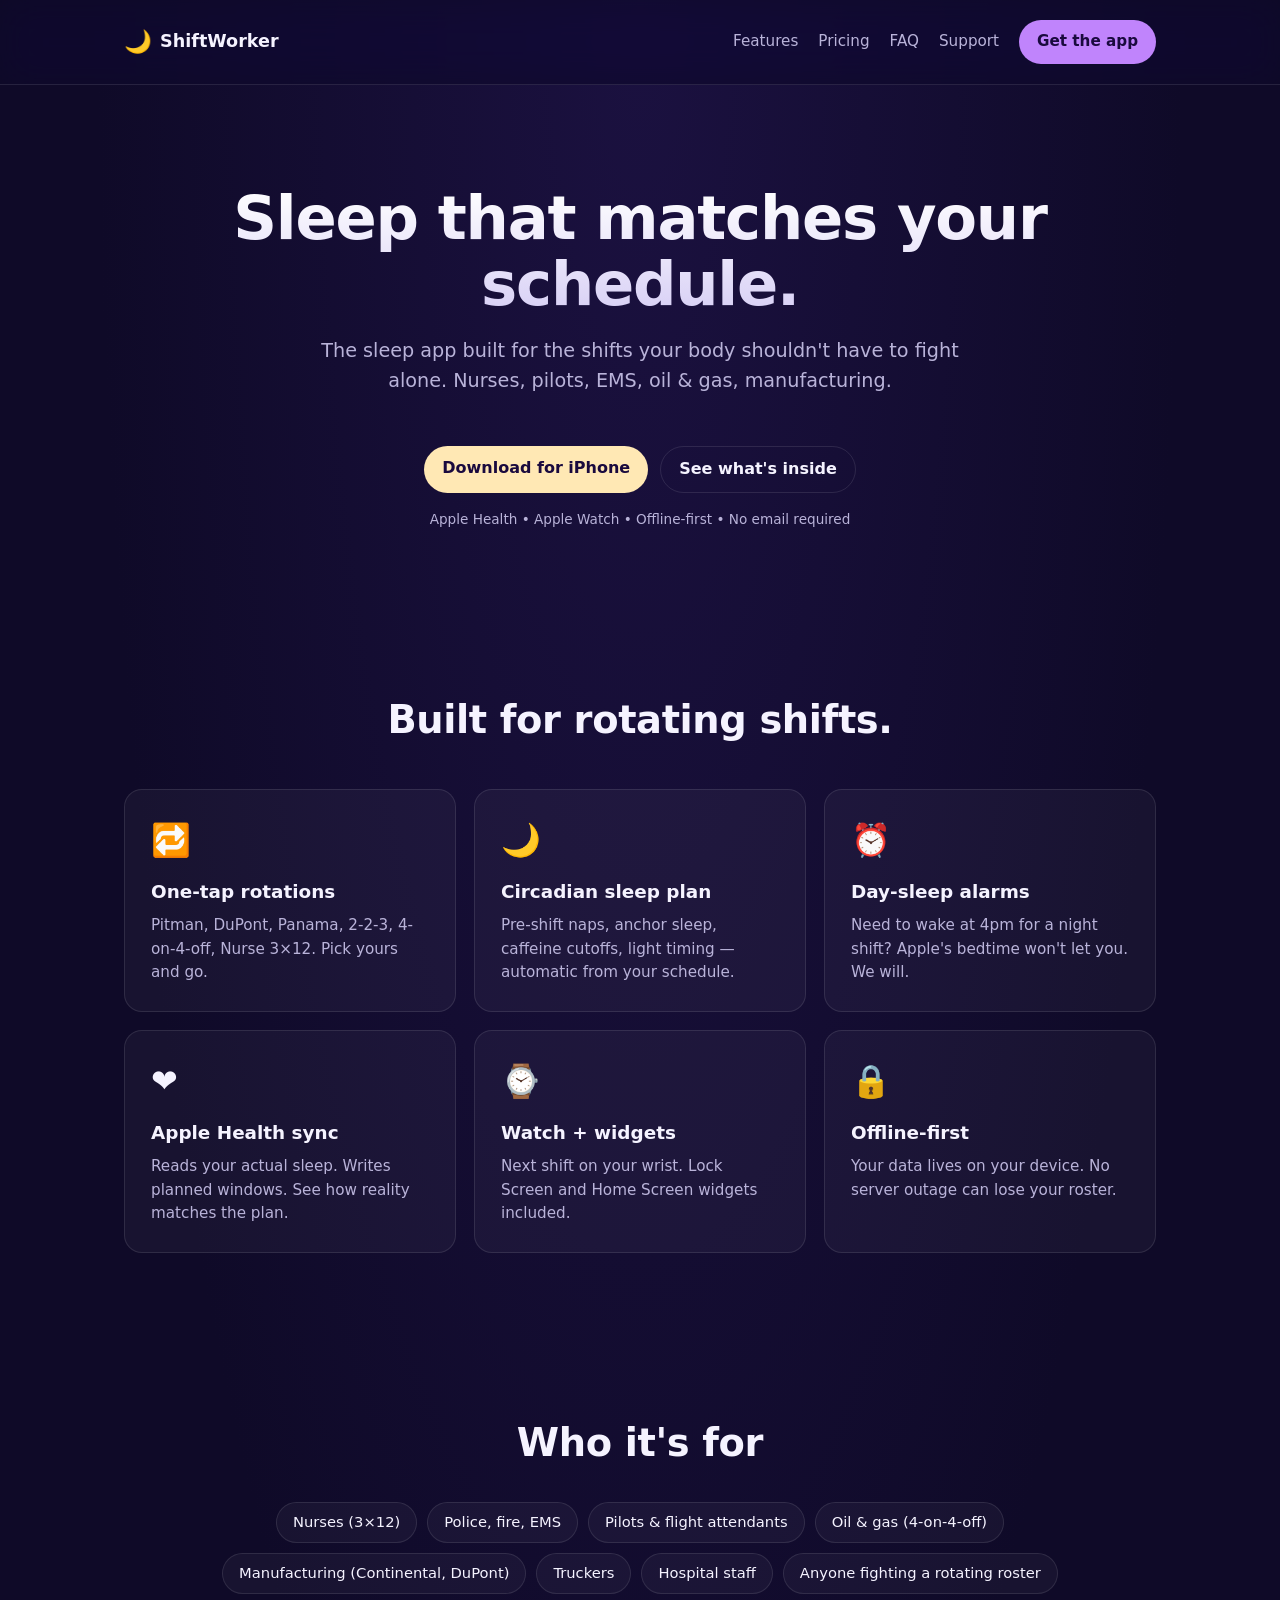
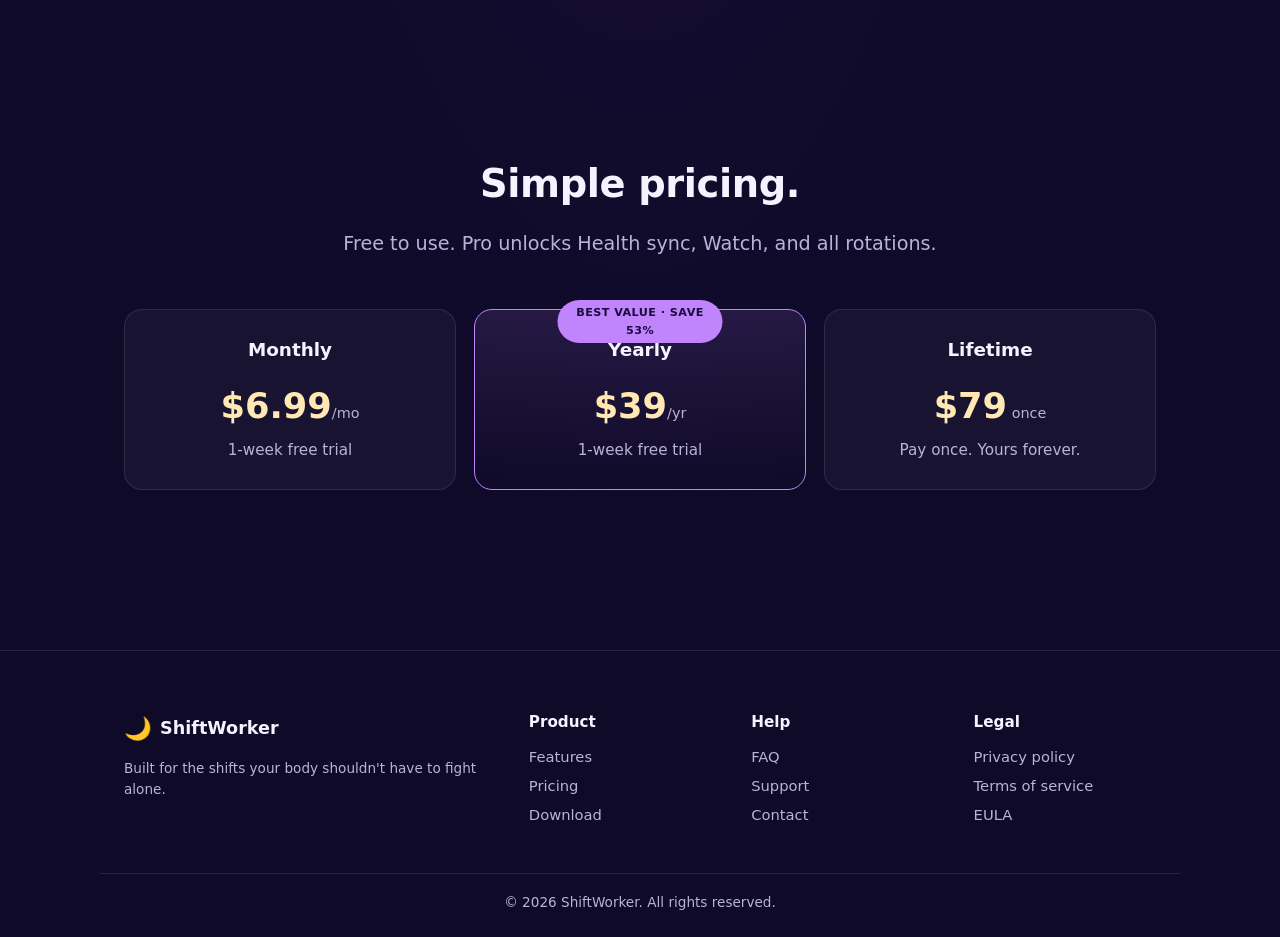
==== index.html @ 007f1ecf "Add files via upload" ====
<!DOCTYPE html>
<html lang="en">
<head>
  <meta charset="UTF-8">
  <meta name="viewport" content="width=device-width, initial-scale=1.0">
  <title>ShiftWorker — Sleep planning for shift workers</title>
  <meta name="description" content="ShiftWorker is the only sleep app built for nurses, pilots, EMS, oil & gas, and anyone working rotating shifts. Pitman, DuPont, Panama, 2-2-3, 4-on-4-off — one tap.">
  <link rel="stylesheet" href="styles.css">
  <link rel="icon" type="image/png" href="favicon.png">
</head>
<body>
  <header>
    <nav class="container">
      <a href="/" class="logo">
        <span class="logo-mark">🌙</span>
        ShiftWorker
      </a>
      <div class="nav-links">
        <a href="#features">Features</a>
        <a href="#pricing">Pricing</a>
        <a href="/faq.html">FAQ</a>
        <a href="/support.html">Support</a>
        <a href="#" class="cta-btn">Get the app</a>
      </div>
    </nav>
  </header>

  <section class="hero">
    <div class="container">
      <h1>Sleep that matches your schedule.</h1>
      <p class="lede">The sleep app built for the shifts your body shouldn't have to fight alone. Nurses, pilots, EMS, oil &amp; gas, manufacturing.</p>
      <div class="cta-row">
        <a href="#" class="cta-btn primary">Download for iPhone</a>
        <a href="#features" class="cta-btn ghost">See what's inside</a>
      </div>
      <p class="micro">Apple Health • Apple Watch • Offline-first • No email required</p>
    </div>
  </section>

  <section id="features" class="features">
    <div class="container">
      <h2>Built for rotating shifts.</h2>
      <div class="grid">
        <div class="card">
          <div class="emoji">🔁</div>
          <h3>One-tap rotations</h3>
          <p>Pitman, DuPont, Panama, 2-2-3, 4-on-4-off, Nurse 3×12. Pick yours and go.</p>
        </div>
        <div class="card">
          <div class="emoji">🌙</div>
          <h3>Circadian sleep plan</h3>
          <p>Pre-shift naps, anchor sleep, caffeine cutoffs, light timing — automatic from your schedule.</p>
        </div>
        <div class="card">
          <div class="emoji">⏰</div>
          <h3>Day-sleep alarms</h3>
          <p>Need to wake at 4pm for a night shift? Apple's bedtime won't let you. We will.</p>
        </div>
        <div class="card">
          <div class="emoji">❤️</div>
          <h3>Apple Health sync</h3>
          <p>Reads your actual sleep. Writes planned windows. See how reality matches the plan.</p>
        </div>
        <div class="card">
          <div class="emoji">⌚️</div>
          <h3>Watch + widgets</h3>
          <p>Next shift on your wrist. Lock Screen and Home Screen widgets included.</p>
        </div>
        <div class="card">
          <div class="emoji">🔒</div>
          <h3>Offline-first</h3>
          <p>Your data lives on your device. No server outage can lose your roster.</p>
        </div>
      </div>
    </div>
  </section>

  <section id="who" class="who">
    <div class="container">
      <h2>Who it's for</h2>
      <ul class="tags">
        <li>Nurses (3×12)</li>
        <li>Police, fire, EMS</li>
        <li>Pilots &amp; flight attendants</li>
        <li>Oil &amp; gas (4-on-4-off)</li>
        <li>Manufacturing (Continental, DuPont)</li>
        <li>Truckers</li>
        <li>Hospital staff</li>
        <li>Anyone fighting a rotating roster</li>
      </ul>
    </div>
  </section>

  <section id="pricing" class="pricing">
    <div class="container">
      <h2>Simple pricing.</h2>
      <p class="lede">Free to use. Pro unlocks Health sync, Watch, and all rotations.</p>
      <div class="grid pricing-grid">
        <div class="card">
          <h3>Monthly</h3>
          <div class="price">$6.99<span>/mo</span></div>
          <p class="micro">1-week free trial</p>
        </div>
        <div class="card highlight">
          <div class="badge">Best value · save 53%</div>
          <h3>Yearly</h3>
          <div class="price">$39<span>/yr</span></div>
          <p class="micro">1-week free trial</p>
        </div>
        <div class="card">
          <h3>Lifetime</h3>
          <div class="price">$79<span> once</span></div>
          <p class="micro">Pay once. Yours forever.</p>
        </div>
      </div>
    </div>
  </section>

  <footer>
    <div class="container footer-grid">
      <div>
        <div class="logo footer-logo"><span class="logo-mark">🌙</span> ShiftWorker</div>
        <p class="micro">Built for the shifts your body shouldn't have to fight alone.</p>
      </div>
      <div>
        <h4>Product</h4>
        <a href="#features">Features</a>
        <a href="#pricing">Pricing</a>
        <a href="#">Download</a>
      </div>
      <div>
        <h4>Help</h4>
        <a href="/faq.html">FAQ</a>
        <a href="/support.html">Support</a>
        <a href="mailto:hello@shiftworker.app">Contact</a>
      </div>
      <div>
        <h4>Legal</h4>
        <a href="/privacy.html">Privacy policy</a>
        <a href="/terms.html">Terms of service</a>
        <a href="/eula.html">EULA</a>
      </div>
    </div>
    <div class="container copyright">
      © 2026 ShiftWorker. All rights reserved.
    </div>
  </footer>
</body>
</html>
---- styles.css ----
/* ShiftWorker — static site styles */

:root {
  --bg: #0f0a28;
  --bg-2: #1b1140;
  --surface: rgba(255, 255, 255, 0.04);
  --surface-2: rgba(255, 255, 255, 0.08);
  --border: rgba(255, 255, 255, 0.10);
  --text: #f5f3ff;
  --text-dim: #b9b3d9;
  --accent: #c084fc;
  --accent-2: #a855f7;
  --moon: #ffe8b4;
}

* { box-sizing: border-box; margin: 0; padding: 0; }

html { scroll-behavior: smooth; }

body {
  background: radial-gradient(ellipse at top, var(--bg-2) 0%, var(--bg) 60%);
  color: var(--text);
  font-family: -apple-system, BlinkMacSystemFont, "SF Pro Display", "Segoe UI", Roboto, system-ui, sans-serif;
  line-height: 1.55;
  min-height: 100vh;
}

.container {
  max-width: 1080px;
  margin: 0 auto;
  padding: 0 24px;
}

/* Header */
header {
  padding: 20px 0;
  position: sticky;
  top: 0;
  background: rgba(15, 10, 40, 0.72);
  backdrop-filter: saturate(180%) blur(20px);
  -webkit-backdrop-filter: saturate(180%) blur(20px);
  border-bottom: 1px solid var(--border);
  z-index: 10;
}
header nav {
  display: flex;
  justify-content: space-between;
  align-items: center;
}
.logo {
  font-weight: 700;
  font-size: 1.1rem;
  text-decoration: none;
  color: var(--text);
  display: inline-flex;
  align-items: center;
  gap: 8px;
}
.logo-mark { font-size: 1.4rem; }
.nav-links { display: flex; gap: 20px; align-items: center; }
.nav-links a {
  color: var(--text-dim);
  text-decoration: none;
  font-size: 0.95rem;
  transition: color 0.2s;
}
.nav-links a:hover, .nav-links a.active { color: var(--text); }
.cta-btn {
  display: inline-block;
  padding: 10px 18px;
  border-radius: 999px;
  background: var(--accent);
  color: #1a0a3e !important;
  font-weight: 600;
  text-decoration: none;
  transition: transform 0.15s, background 0.2s;
}
.cta-btn:hover { transform: translateY(-1px); background: var(--accent-2); color: white !important; }
.cta-btn.ghost {
  background: transparent;
  color: var(--text) !important;
  border: 1px solid var(--border);
}
.cta-btn.primary { background: var(--moon); color: #1a0a3e !important; }

/* Hero */
.hero {
  padding: 100px 0 80px;
  text-align: center;
}
.hero h1 {
  font-size: clamp(2.2rem, 5.5vw, 3.8rem);
  font-weight: 800;
  letter-spacing: -0.02em;
  line-height: 1.1;
  margin-bottom: 18px;
  background: linear-gradient(180deg, #fff 0%, #d6cef5 100%);
  -webkit-background-clip: text;
  background-clip: text;
  -webkit-text-fill-color: transparent;
}
.lede {
  font-size: 1.2rem;
  color: var(--text-dim);
  max-width: 640px;
  margin: 0 auto 30px;
}
.cta-row {
  display: flex;
  gap: 12px;
  justify-content: center;
  flex-wrap: wrap;
  margin-bottom: 16px;
}
.micro {
  color: var(--text-dim);
  font-size: 0.85rem;
}

/* Sections */
section { padding: 80px 0; }
section h2 {
  font-size: clamp(1.7rem, 3.6vw, 2.4rem);
  font-weight: 700;
  letter-spacing: -0.01em;
  margin-bottom: 16px;
  text-align: center;
}
section .lede {
  text-align: center;
  margin-bottom: 50px;
}

/* Grid */
.grid {
  display: grid;
  grid-template-columns: repeat(auto-fit, minmax(260px, 1fr));
  gap: 18px;
  margin-top: 40px;
}
.card {
  background: var(--surface);
  border: 1px solid var(--border);
  border-radius: 18px;
  padding: 26px;
  transition: transform 0.2s, border-color 0.2s, background 0.2s;
}
.card:hover {
  transform: translateY(-3px);
  border-color: rgba(192, 132, 252, 0.4);
  background: var(--surface-2);
}
.card h3 {
  font-size: 1.15rem;
  margin-bottom: 8px;
}
.card p { color: var(--text-dim); font-size: 0.95rem; }
.emoji { font-size: 2rem; margin-bottom: 12px; }

/* Pricing */
.pricing-grid .card { text-align: center; position: relative; }
.pricing-grid .highlight {
  border-color: var(--accent);
  background: linear-gradient(180deg, rgba(192, 132, 252, 0.12) 0%, transparent 100%);
}
.price {
  font-size: 2.2rem;
  font-weight: 800;
  margin: 14px 0 6px;
  color: var(--moon);
}
.price span {
  font-size: 0.9rem;
  font-weight: 500;
  color: var(--text-dim);
}
.badge {
  display: inline-block;
  background: var(--accent);
  color: #1a0a3e;
  font-size: 0.7rem;
  font-weight: 700;
  letter-spacing: 0.04em;
  text-transform: uppercase;
  padding: 4px 10px;
  border-radius: 999px;
  position: absolute;
  top: -10px;
  left: 50%;
  transform: translateX(-50%);
}

/* Tags */
.tags {
  display: flex;
  gap: 10px;
  flex-wrap: wrap;
  justify-content: center;
  list-style: none;
  margin-top: 30px;
}
.tags li {
  background: var(--surface);
  border: 1px solid var(--border);
  border-radius: 999px;
  padding: 8px 16px;
  font-size: 0.92rem;
  color: var(--text);
}

/* Footer */
footer {
  border-top: 1px solid var(--border);
  padding: 60px 0 24px;
  margin-top: 80px;
  color: var(--text-dim);
}
.footer-grid {
  display: grid;
  grid-template-columns: 2fr 1fr 1fr 1fr;
  gap: 40px;
  margin-bottom: 40px;
}
.footer-logo { margin-bottom: 12px; }
footer h4 {
  color: var(--text);
  font-size: 0.95rem;
  margin-bottom: 12px;
}
footer a {
  display: block;
  color: var(--text-dim);
  text-decoration: none;
  font-size: 0.92rem;
  margin-bottom: 6px;
  transition: color 0.2s;
}
footer a:hover { color: var(--text); }
.copyright {
  border-top: 1px solid var(--border);
  padding-top: 18px;
  font-size: 0.85rem;
  text-align: center;
}

/* Legal pages */
.legal {
  padding: 60px 24px 80px;
  max-width: 760px;
  font-size: 1rem;
  color: var(--text);
}
.legal h1 {
  font-size: 2.2rem;
  margin-bottom: 8px;
  letter-spacing: -0.01em;
}
.legal .updated {
  color: var(--text-dim);
  font-size: 0.9rem;
  margin-bottom: 36px;
}
.legal h2 {
  font-size: 1.3rem;
  margin: 36px 0 12px;
  text-align: left;
}
.legal p, .legal li {
  color: var(--text-dim);
  line-height: 1.7;
  margin-bottom: 12px;
}
.legal ul { padding-left: 22px; margin-bottom: 18px; }
.legal a { color: var(--accent); }
.legal em { color: var(--text); }

/* Responsive */
@media (max-width: 720px) {
  .nav-links a:not(.cta-btn) { display: none; }
  .hero { padding: 60px 0 50px; }
  section { padding: 50px 0; }
  .footer-grid { grid-template-columns: 1fr; }
}
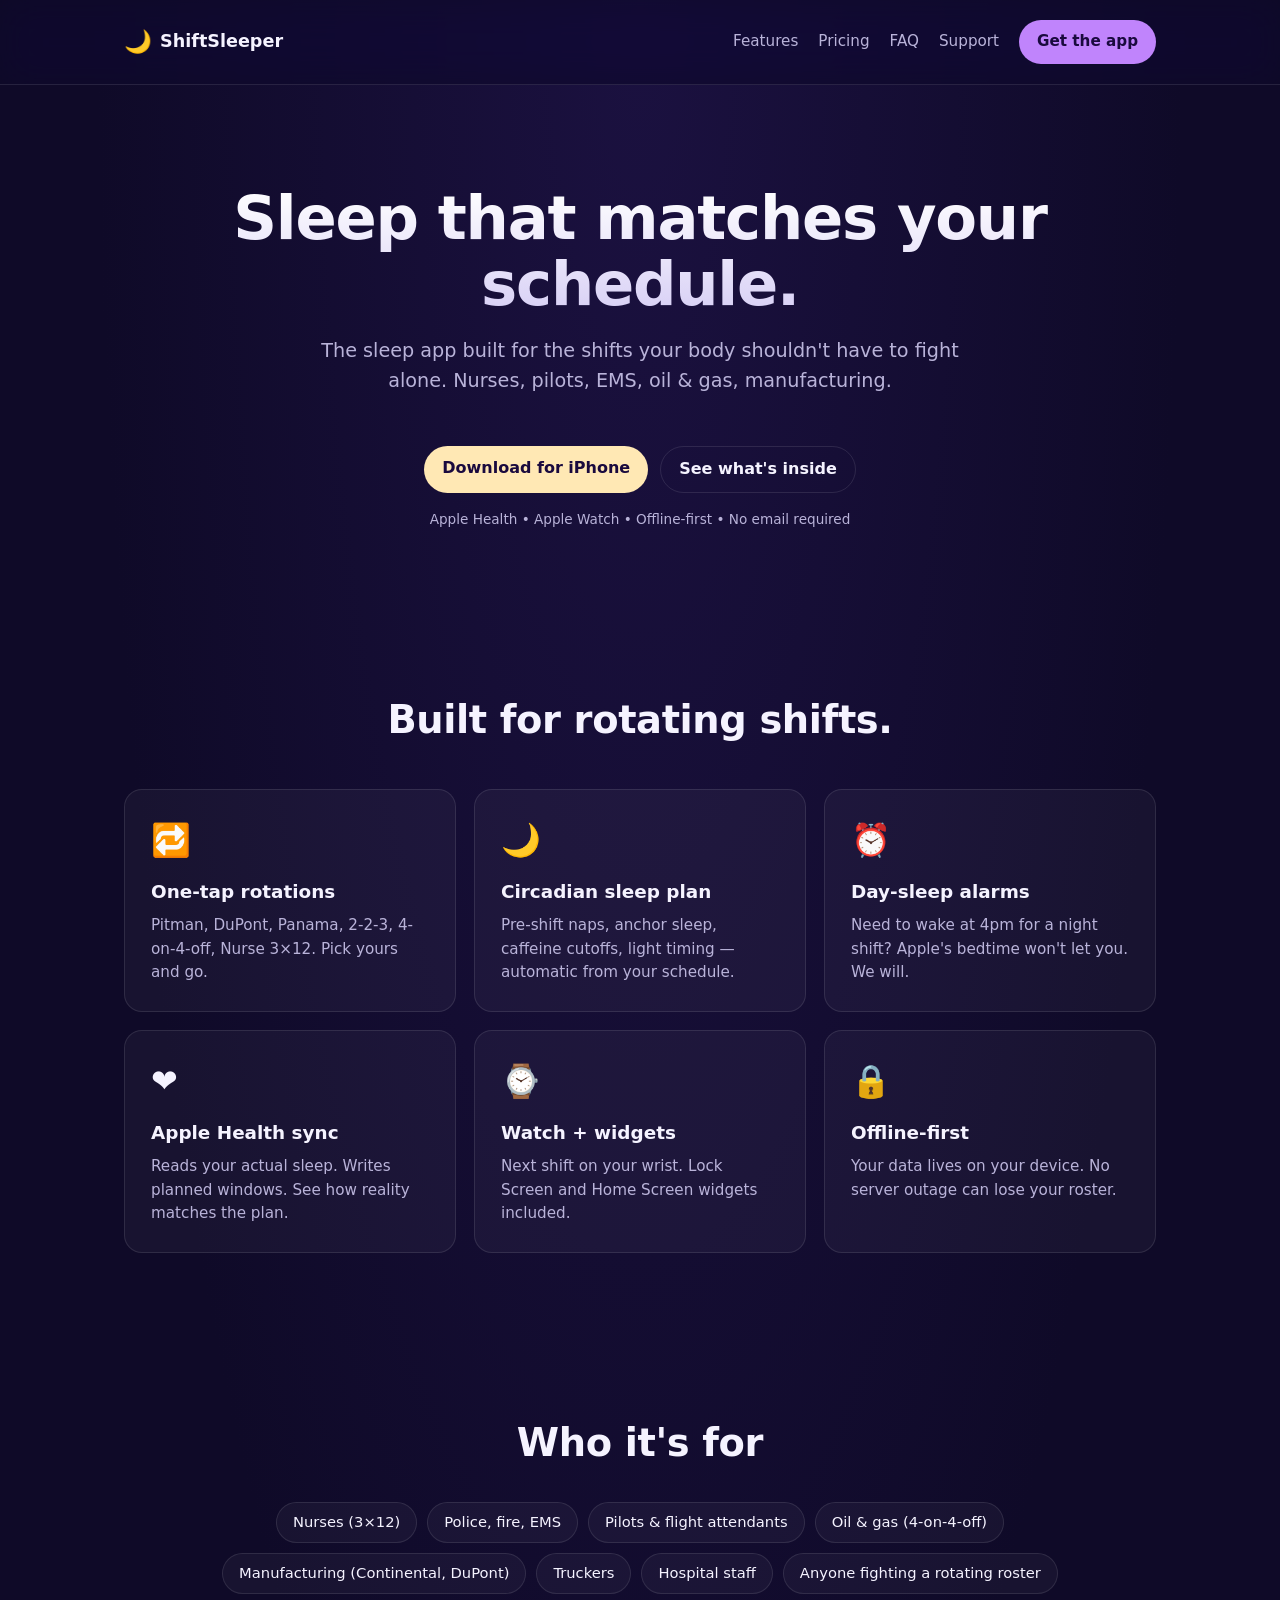
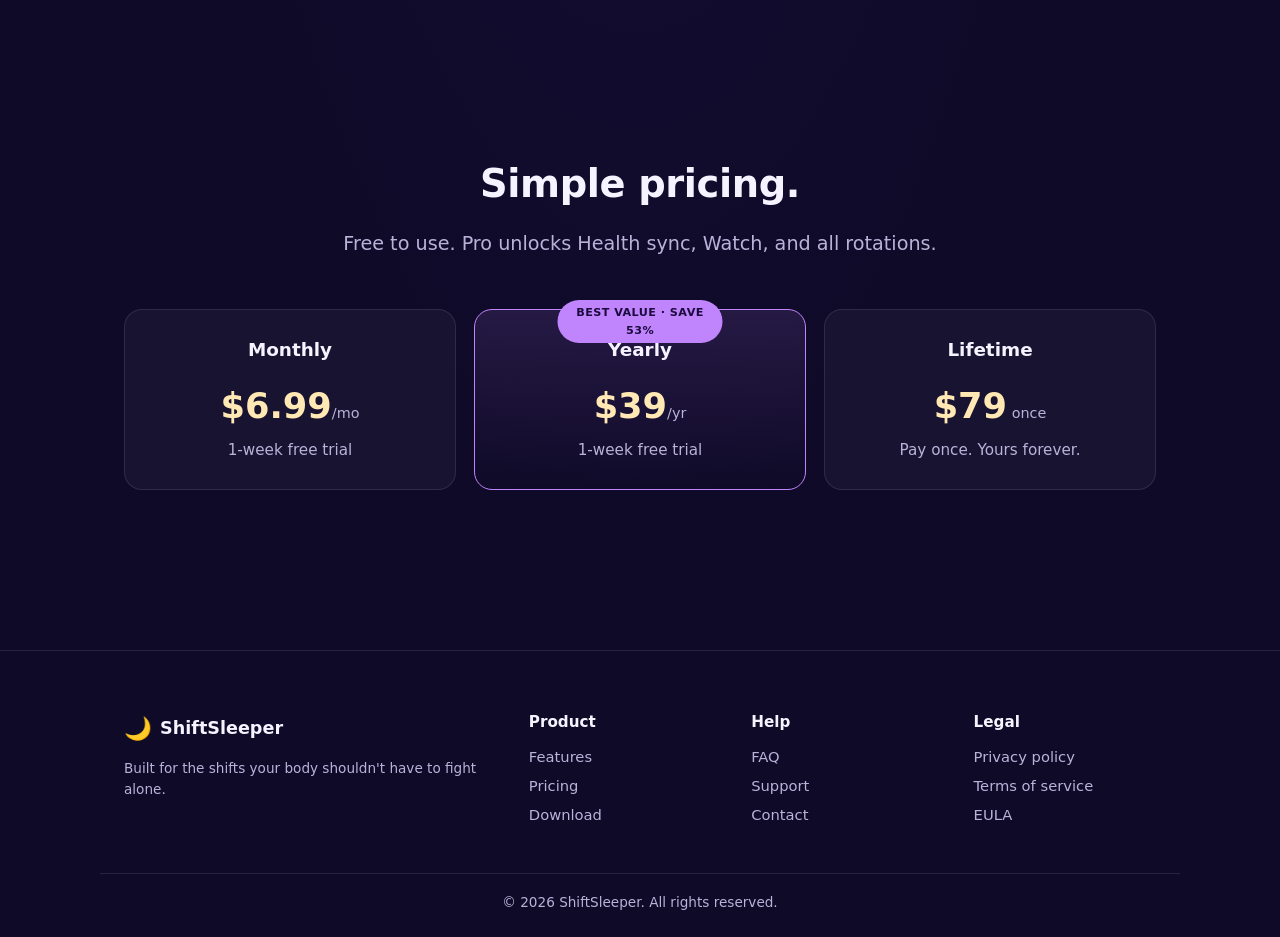
==== commit 044a31cd: "Add files via upload" ====
--- a/index.html
+++ b/index.html
@@ -3,8 +3,8 @@
 <head>
   <meta charset="UTF-8">
   <meta name="viewport" content="width=device-width, initial-scale=1.0">
-  <title>ShiftWorker — Sleep planning for shift workers</title>
-  <meta name="description" content="ShiftWorker is the only sleep app built for nurses, pilots, EMS, oil & gas, and anyone working rotating shifts. Pitman, DuPont, Panama, 2-2-3, 4-on-4-off — one tap.">
+  <title>ShiftSleeper — Sleep planning for shift workers</title>
+  <meta name="description" content="ShiftSleeper is the only sleep app built for nurses, pilots, EMS, oil & gas, and anyone working rotating shifts. Pitman, DuPont, Panama, 2-2-3, 4-on-4-off — one tap.">
   <link rel="stylesheet" href="styles.css">
   <link rel="icon" type="image/png" href="favicon.png">
 </head>
@@ -13,7 +13,7 @@
     <nav class="container">
       <a href="/" class="logo">
         <span class="logo-mark">🌙</span>
-        ShiftWorker
+        ShiftSleeper
       </a>
       <div class="nav-links">
         <a href="#features">Features</a>
@@ -119,7 +119,7 @@
   <footer>
     <div class="container footer-grid">
       <div>
-        <div class="logo footer-logo"><span class="logo-mark">🌙</span> ShiftWorker</div>
+        <div class="logo footer-logo"><span class="logo-mark">🌙</span> ShiftSleeper</div>
         <p class="micro">Built for the shifts your body shouldn't have to fight alone.</p>
       </div>
       <div>
@@ -132,7 +132,7 @@
         <h4>Help</h4>
         <a href="/faq.html">FAQ</a>
         <a href="/support.html">Support</a>
-        <a href="mailto:hello@shiftworker.app">Contact</a>
+        <a href="mailto:hello@shiftsleeper.app">Contact</a>
       </div>
       <div>
         <h4>Legal</h4>
@@ -142,7 +142,7 @@
       </div>
     </div>
     <div class="container copyright">
-      © 2026 ShiftWorker. All rights reserved.
+      © 2026 ShiftSleeper. All rights reserved.
     </div>
   </footer>
 </body>
